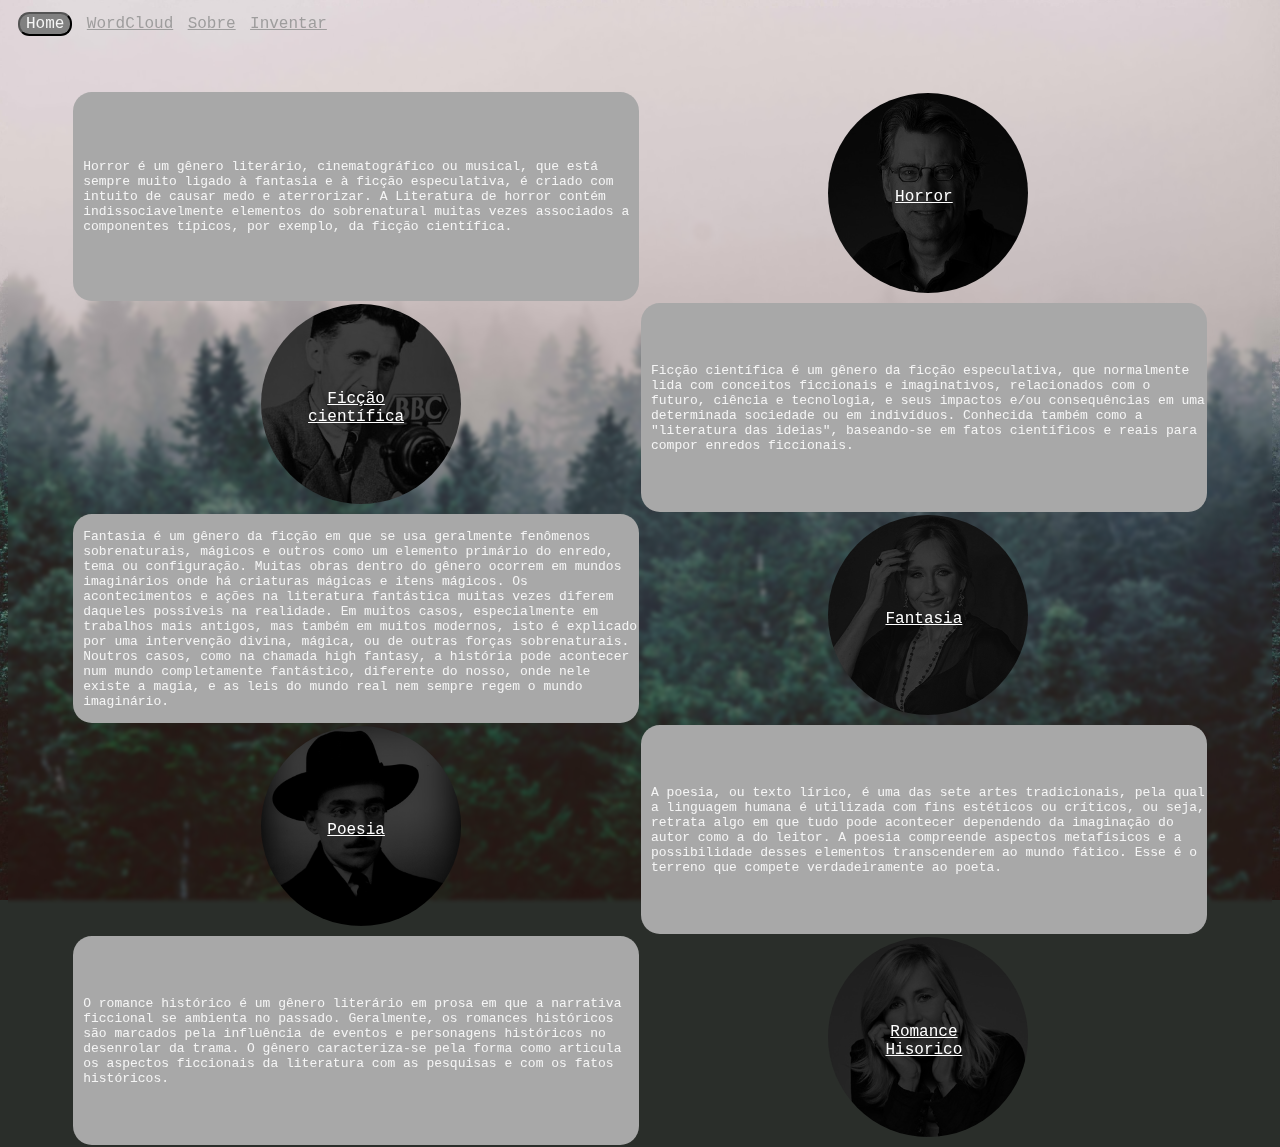
==== Comecar.html @ dca4f207 "Add files via upload" ====
<!DOCTYPE html>
<html lang="pt">
    <head>
        <meta charset="UTF-8">
        <meta name="author" content="Rita Santos e Filipe Parreiras">
        <meta name="keywords" content="palavras chave">
        <meta name="description" content="Website sobre tema a definir">
        <meta name="viewport"content="width=device-width,initial-scale=1.0">
        <title>Tema a definir</title>
        <link rel="shortcut icon" type="image/x-icon" href="images/Flag-of-Italy.ico"/>
        <link href="https://fonts.googleapis.com/icon?family=Material+Icons" rel="stylesheet">

    </head>
    <body class="grid">
        <link rel="stylesheet" type ="text/css"  href="styles.css">

        <nav>
            <tr>
                <a href="index.html"><button type="menu" class="button_main_menu">Home</button></a>
                <td><a href="Wordcloud.html" class="menu_Table">WordCloud</a></td>
                <td><a href="sobre.html" class="menu_Table">Sobre</a></td>
                <td><a href="" class="menu_Table">Inventar</a></td>
                
            </tr>
        </nav>

        <br>
        <br>

        <main>
            <div>
            

                <table>
                    <tr>
                        <td style="font-size: small; width: 30%; color: whitesmoke; background-color: rgb(168, 168, 168); height: 200px; border-radius: 0.5cm;">
                            Horror é um gênero literário, cinematográfico ou musical, que está sempre muito ligado à fantasia e à ficção especulativa,
                            é criado com intuito de causar medo e aterrorizar. 
                            A Literatura de horror contém indissociavelmente elementos do sobrenatural muitas vezes associados a componentes típicos, 
                            por exemplo, da ficção científica.</br>
                        </td>

                        <td class= "table_right_img_div">

                            <img  width="200" height="200" src='images/Stephen_king.jpg'/>
                            <div class="Texto_Apresentacao">
                                <a href="Categorias/Horror.html">Horror</a>
                            </div>
                        </td>
                    </tr>
                    <tr class = "table_left">
                        <td class= "table_left_img_div">

                            <img  width="200" height="200" src='images/George_Orwell.jpg'/>
                            <div class="Texto_Apresentacao" style="font-size: medium;">
                                <a href="Categorias/Ficção_Científica.html">Ficção científica</a>
                            </div>
                        </td>

                        <td style="font-size: small; width: 30%; color: whitesmoke; margin-left: 10px; background-color: rgb(168, 168, 168); height: 200px; border-radius: 0.5cm;">
                            Ficção científica é um gênero da ficção especulativa, que normalmente lida com conceitos ficcionais e imaginativos, 
                            relacionados com o futuro, ciência e tecnologia, e seus impactos e/ou consequências em uma determinada sociedade ou 
                            em indivíduos.
                            Conhecida também como a "literatura das ideias", baseando-se em fatos científicos e reais para compor enredos ficcionais.
                        </br>

                        </td>   
                    </tr>
                    <tr>
                        <td style="font-size: small; width: 30%; color: whitesmoke; margin-left: 10px; background-color: rgb(168, 168, 168); height: 200px; border-radius: 0.5cm;">
                            Fantasia é um gênero da ficção em que se usa geralmente fenômenos sobrenaturais, mágicos e outros como um elemento primário do enredo, 
                            tema ou configuração.
                            Muitas obras dentro do gênero ocorrem em mundos imaginários onde há criaturas mágicas e itens mágicos.
                            Os acontecimentos e ações na literatura fantástica muitas vezes diferem daqueles possíveis na realidade.
                            Em muitos casos, especialmente em trabalhos mais antigos, mas também em muitos modernos, isto é explicado por uma intervenção divina, 
                            mágica, ou de outras forças sobrenaturais. Noutros casos, como na chamada high fantasy, a história pode acontecer num mundo 
                            completamente fantástico, diferente do nosso, onde nele existe a magia, e as leis do mundo real nem sempre regem o mundo imaginário.
                            </br>
                        </td>

                        <td class= "table_right_img_div">

                            <img  width="200" height="200" src='images/J_k_Rowling.jpg'/>
                            <div class="Texto_Apresentacao">
                                <a href="Categorias/Fantasia.html">Fantasia</a>
                            </div>
                        </td>
                    </tr>
                    <tr class = "table_left">
                        <td class= "table_left_img_div">

                            <img  width="200" height="200" src='images/Fernando_Pessoa.jpg'/>
                            <div class="Texto_Apresentacao" style="font-size: large;">
                                <a href="Categorias/Poesia.html">Poesia</a>
                            </div>
                        </td>

                        <td style="font-size: small; width: 30%; color: whitesmoke; margin-left: 10px; background-color: rgb(168, 168, 168); height: 200px; border-radius: 0.5cm;">
                            A poesia, ou texto lírico, é uma das sete artes tradicionais, pela qual a linguagem humana é utilizada com fins estéticos 
                            ou críticos, ou seja, retrata algo em que tudo pode acontecer dependendo da imaginação do autor como a do leitor.
                            A poesia compreende aspectos metafísicos e a possibilidade desses elementos transcenderem ao mundo fático. 
                            Esse é o terreno que compete verdadeiramente ao poeta.
                        </br>

                        </td>   
                    </tr>
                    <tr>
                        <td style="font-size: small; width: 30%; color: whitesmoke; margin-left: 10px; background-color: rgb(168, 168, 168); height: 200px; border-radius: 0.5cm;">
                            O romance histórico é um gênero literário em prosa em que a narrativa ficcional se ambienta no passado. 
                            Geralmente, os romances históricos são marcados pela influência de eventos e personagens históricos no desenrolar da trama.
                            O gênero caracteriza-se pela forma como articula os aspectos ficcionais da literatura com as pesquisas e com os fatos históricos.
                            </br>
                        </td>

                        <td class= "table_right_img_div">

                            <img  width="200" height="200" src='images/Isabel_Stilwell.jpg'/>
                            <div class="Texto_Apresentacao" style="font-size: large;">
                                <a href="Categorias/Romance_Historico.html">Romance Hisorico</a>
                            </div>
                        </td>
                    </tr>
                
                </table>
                
                
            </div>
            
        </main>
        
    </body>
</html>
---- styles.css ----
/*formatacao geral do site*/

*{
    font-size: x-large;
    font-family: 'Courier New', Courier, monospace;
}

body{
    background-color: rgba(78, 78, 78, 0);
    
}

html{
    background-image: url(images/Main_Image.jpg);
    height: 100%;
    background-position: center;
    background-repeat: no-repeat;
    background-size: cover;
    background-color: #2a2e2a
    
}
.grid{
    backdrop-filter: blur(2px);
}

td{
    padding-left: 10px;

}

table{
    margin-left: 5%;
    margin-right: 5%;
}
/*Formatacao de imagens*/

.WordCloud{
    margin-top: 5%;
    margin-left: 30%;
    border-radius: 0.25cm;
}



/*Formatacao de tabelas*/

.table_right_img_div{
    border-radius: 50%;
    margin-left: 50%;
    text-align: center;
    color: whitesmoke;
    position: relative;
    
}

.Texto_Apresentacao > a {
    text-align: center;
    color: white;
    position:absolute;
    font-size: medium;
    top: 50%;
    left: 50%;
    transform: translate(-50%, -50%);
  }
.table_right_img_div > img{
    border-radius: 50%;
    filter: brightness(0.25);
}


.table_left_img_div{
    border-radius: 50%;
    margin-left: 50%;
    text-align: center;
    color: whitesmoke;
    position: relative;
    
}

.Texto_Apresentacao {
    text-align: center;
    color: white;
    position:absolute;
    top: 50%;
    left: 50%;
    transform: translate(-50%, -50%);
  }
.table_left_img_div > img{
    border-radius: 50%;
    filter: brightness(0.25);
}

tr > .Titulo{
    background-color: rgba(128, 128, 128, 0.521);
    color: whitesmoke;
    font-size: x-large;
    border-radius: 0.25cm;
}

tr > .Resumo{
    background-color: rgba(128, 128, 128, 0.521);
    color: whitesmoke;
    font-size: medium;
    border-radius: 0.25cm;
}


.right{
    background-color: grey;
    margin-right: 700px;
    margin-left: 50px;
    border-left-width: 1cm;
    font-size: small;
    border-radius: 0.5cm;
}

.div1{
    margin-top: 30%;
    position: absolute;
    top: 55%;
    left: 50%;
    transform: translate(-50%, -50%);
    font-size: 50px;
    color: rgb(214, 214, 214)
}
.div2 > a{
    
    margin-top: 33%;
    position: absolute;
    top: 63%;
    left: 44%;
    transform: translate(-50%, -50%);
    font-size: 30px;
    transition: 2s;
    color: rgb(245, 227, 227);

}
.div3 > a{
    margin-top: 33%;
    position: absolute;
    top: 63%;
    left: 56%;
    transform: translate(-50%, -50%);
    font-size: 30px;
    transition: 2s;
    color: whitesmoke;
}

.button_main_menu{
    background-color: gray;
    font-size: medium;
    margin-left: 10px;
    color: whitesmoke;
    border-radius: 0.3cm;
    outline: none;
    transition: 2s;
}

.menu_Table{
    background-color: transparent;
    color:rgb(158, 157, 157);
    font-size: medium;
    font-family: 'Courier New', Courier, monospace;
}

/*Operacoes feitas quando o cursor passa por cima do elemento*/
.div2 > a:hover{
    /*quando se passa o cursor por cima do texto este aumenta*/
    font-size: 40px;
    
}

.div3 > a:hover{
    /*quando se passa o cursor por cima do texto este aumenta*/
    font-size: 40px;
    
}
.button_main_menu:hover{
    font-size: small;
}

.menu_Table:hover{
    background-color: gray;
    color: whitesmoke;
}
/*Operacoes feitas quando o link ja foi utilizado*/
.div2 > a:active{
    /* escurecer a cor do texto */
    color: grey;
}
.div3> a:active{
    /* escurecer a cor do texto */
    color: grey;
}

/*Quando a pagina em questao ja foi visitada*/
.div2 > a:visited{
    color: lavenderblush;
}
.div3 > a:visited{
    color: lavenderblush;
}

/*Quando a pagina em questao ainda nao foi visitada*/
.div2 > a:link{
    color: lavenderblush;
}
.div3 > a:link{
    color: lavenderblush;
}
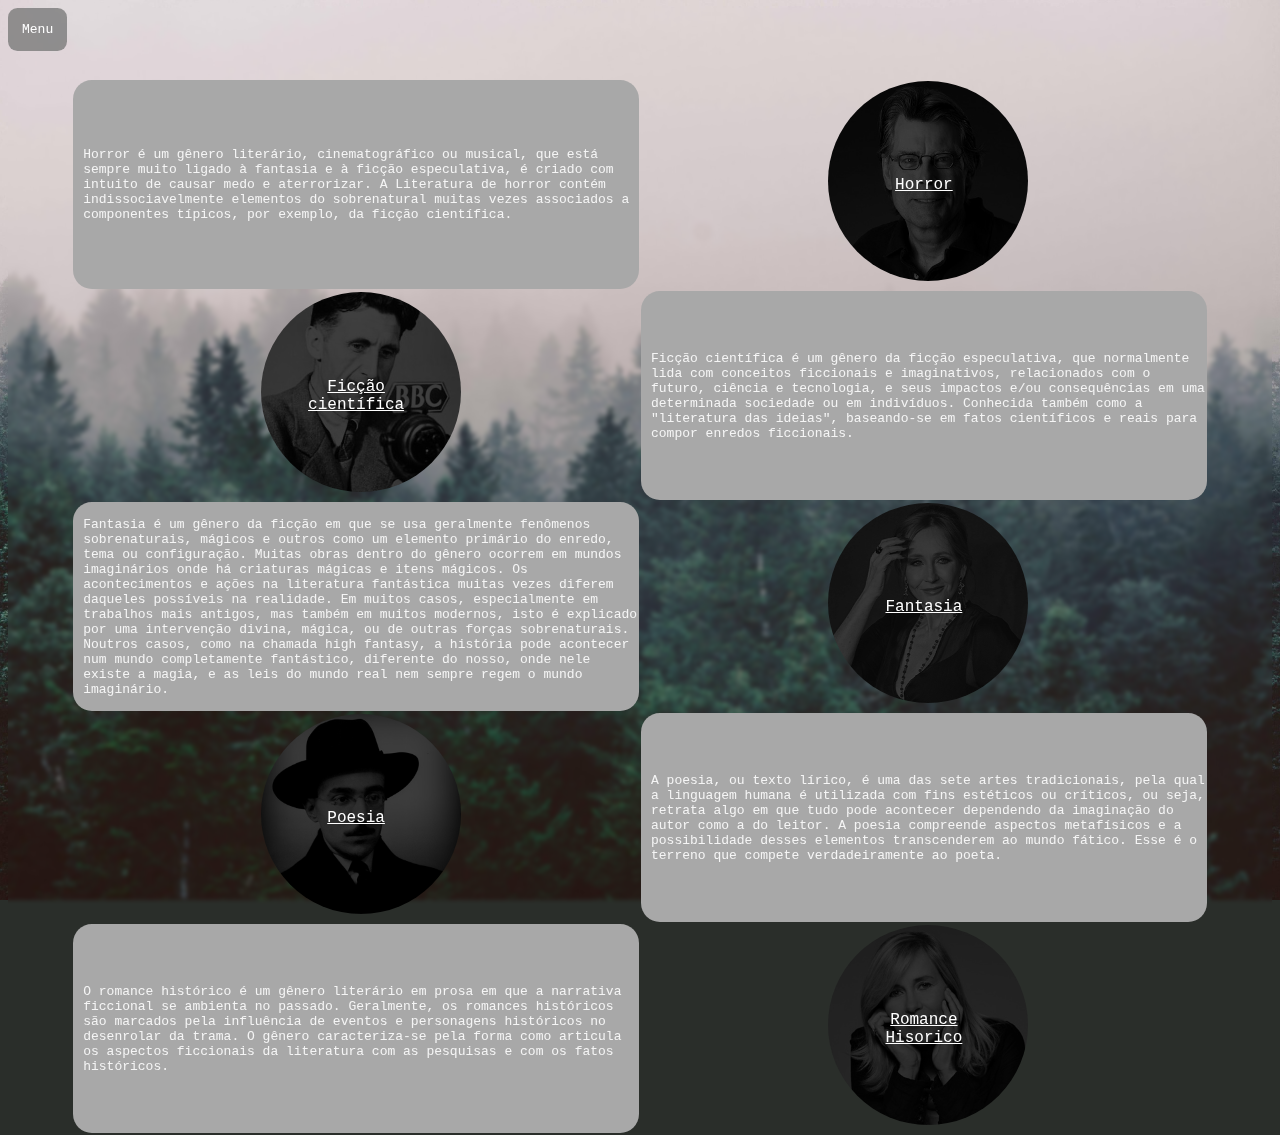
==== commit 0215c75a: "Troca para o menu de icons." ====
--- a/Comecar.html
+++ b/Comecar.html
@@ -14,14 +14,16 @@
     <body class="grid">
         <link rel="stylesheet" type ="text/css"  href="styles.css">
 
-        <nav>
-            <tr>
-                <a href="index.html"><button type="menu" class="button_main_menu">Home</button></a>
-                <td><a href="Wordcloud.html" class="menu_Table">WordCloud</a></td>
-                <td><a href="sobre.html" class="menu_Table">Sobre</a></td>
-                <td><a href="" class="menu_Table">Inventar</a></td>
-                
-            </tr>
+        <nav class="Menu_Drop_Down">
+            <button class="dropbtn">Menu</button>
+            <div class="dropdown-content">
+            
+            <a href="index.html" class="menu_Table" alt = "Home"><i class="material-icons">home</i></a>
+            <a href="sobre.html" class="menu_Table"><i class="material-icons">info</i></a>
+            <a href="Comecar.html" class="menu_Table"><i class="material-icons">list</i></a>
+            <a href="Wordcloud.html" class="menu_Table"><i class="material-icons" >cloud</i></a>
+            </div>
+
         </nav>
 
         <br>
--- a/styles.css
+++ b/styles.css
@@ -40,7 +40,55 @@
     border-radius: 0.25cm;
 }
 
-
+/*Formatacao de menu*/
+
+.dropbtn {
+    background-color: rgba(128, 128, 128, 0.849);
+    color: white;
+    padding: 14px;
+    font-size: 13px;
+    border-radius: 0.25cm;
+    border: none;
+  }
+  
+  .Menu_Drop_Down {
+    position: relative;
+    display: inline-block;
+  }
+  
+  .dropdown-content {
+    display: none;
+    position: absolute;
+    background-color: #f1f1f175;
+    min-width: 13px;
+    padding: 4px;
+    box-shadow: 0px 10px 10px 0px rgba(0, 0, 0, 0);
+    border-radius: 0.25cm;
+    z-index: 1;
+  }
+  
+  .dropdown-content a {
+    color: black;
+    padding: 13px 13px;
+    text-decoration: none;
+    display: block;
+  }
+  
+  .dropdown-content a:hover {background-color: rgba(221, 221, 221, 0);}
+  
+  .Menu_Drop_Down:hover .dropdown-content {display: block;}
+  
+  .Menu_Drop_Down:hover .dropbtn {background-color: gray;}
+
+/*Formatacao das introducoes dos generos*/
+
+.Intro_Generos{
+    margin-left: 5%; 
+}
+
+.Intro_Generos > p{
+    font-size: medium;
+}
 
 /*Formatacao de tabelas*/
 
@@ -159,7 +207,7 @@
 .menu_Table{
     background-color: transparent;
     color:rgb(158, 157, 157);
-    font-size: medium;
+    font-size: small;
     font-family: 'Courier New', Courier, monospace;
 }
 
@@ -170,6 +218,7 @@
     
 }
 
+
 .div3 > a:hover{
     /*quando se passa o cursor por cima do texto este aumenta*/
     font-size: 40px;
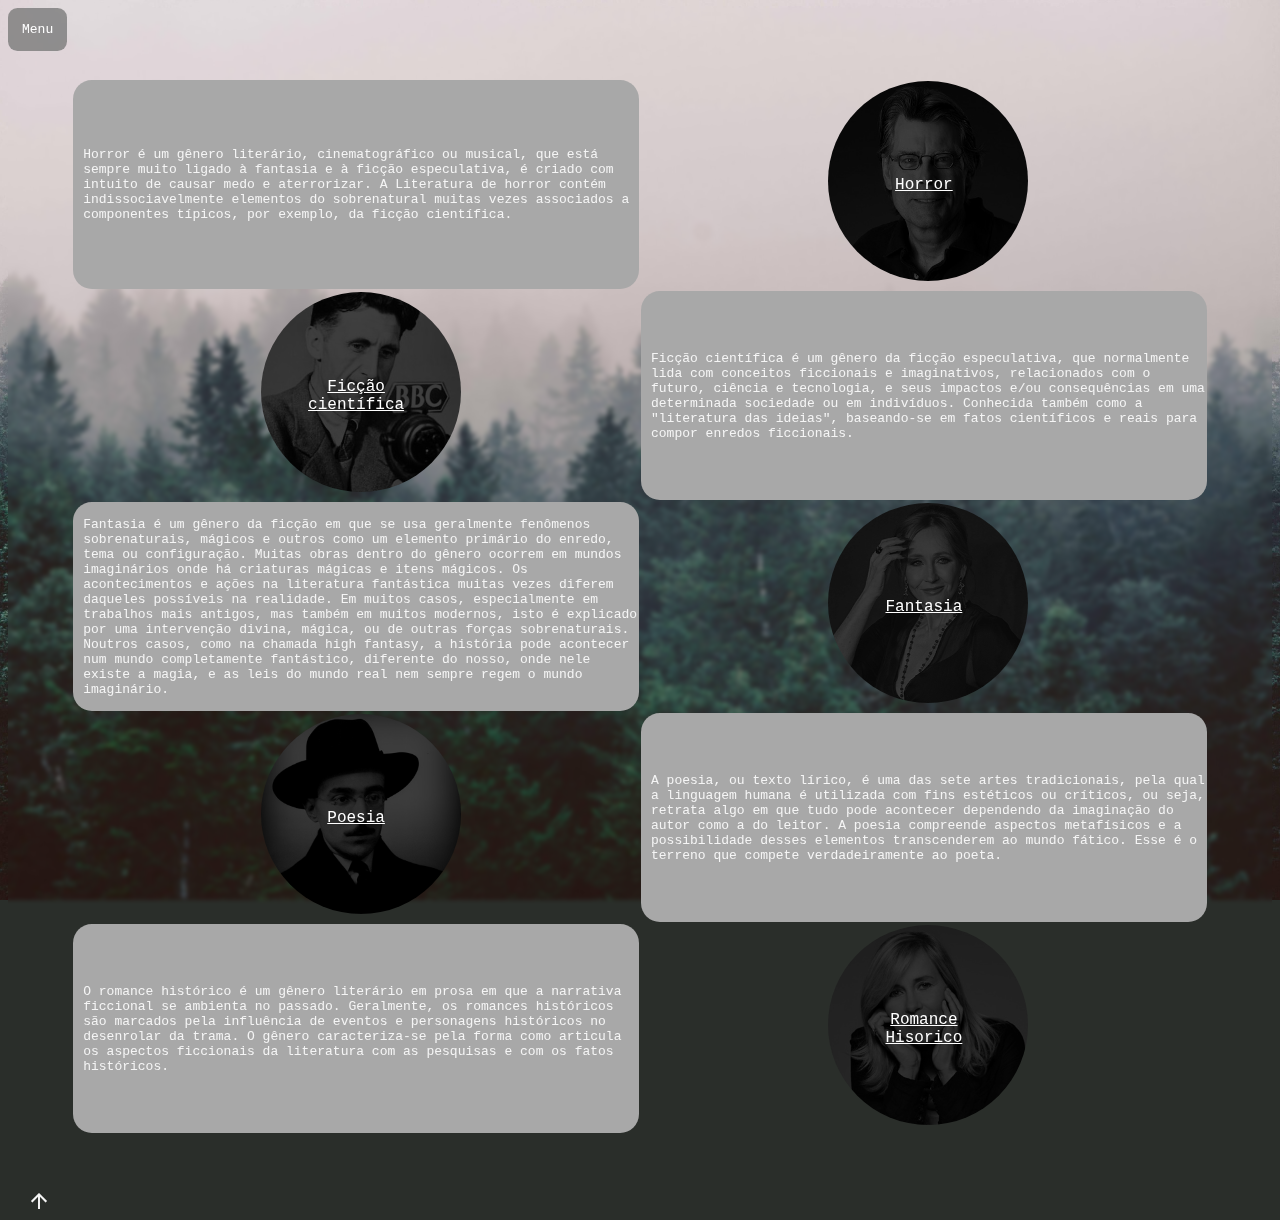
==== commit 3aa8a851: "Realizacao do R5 e correcão da sombra do aside" ====
--- a/Comecar.html
+++ b/Comecar.html
@@ -129,6 +129,15 @@
             </div>
             
         </main>
+
+        <br>
+        <br>
+
+        <aside>
+            <a href="Comecar.html" ><i class="material-icons"  style="color: whitesmoke; margin-left: 1.50%;">arrow_upward</i></a>
+        </aside>
+
+        <footer></footer>
         
     </body>
 </html> --- a/styles.css
+++ b/styles.css
@@ -32,6 +32,23 @@
     margin-left: 5%;
     margin-right: 5%;
 }
+
+footer{
+    font-size: small;
+    color: whitesmoke;
+    margin-left: 5%;
+}
+footer > a{
+    color: whitesmoke;
+    font-size: small;
+}
+
+aside > i{
+    color: rgb(247, 14, 14);
+    margin-right: 1%;
+    box-shadow: rgba(245, 245, 245, 0);
+}
+
 /*Formatacao de imagens*/
 
 .WordCloud{
@@ -74,7 +91,9 @@
     display: block;
   }
   
-  .dropdown-content a:hover {background-color: rgba(221, 221, 221, 0);}
+  .dropdown-content a:hover {
+      background-color: rgba(221, 221, 221, 0);
+    }
   
   .Menu_Drop_Down:hover .dropdown-content {display: block;}
   
@@ -232,6 +251,18 @@
     background-color: gray;
     color: whitesmoke;
 }
+
+/*Tirar a sombra do retangulo*/
+
+aside  > i:hover{
+    background-color: rgb(221, 23, 23);
+    box-shadow: rgb(228, 14, 14);
+    text-shadow: rgb(128, 128, 128);
+    
+}
+
+
+
 /*Operacoes feitas quando o link ja foi utilizado*/
 .div2 > a:active{
     /* escurecer a cor do texto */
@@ -256,4 +287,24 @@
 }
 .div3 > a:link{
     color: lavenderblush;
+}
+
+
+/*Formatacao do layout*/
+
+.header { grid-area: header; }
+.nav { grid-area: nav; }
+.main { grid-area: main; }
+.aside { grid-area: aside; }
+.footer { grid-area: footer; }
+
+.grid-container {
+  display: grid;
+  grid-template-areas:
+    'header header header header header header'
+    'nav nav nav nav nav nav'
+    'main main main main main'
+    'aside footer footer footer footer footer';
+  grid-gap: 10px;
+  padding: 10px;
 }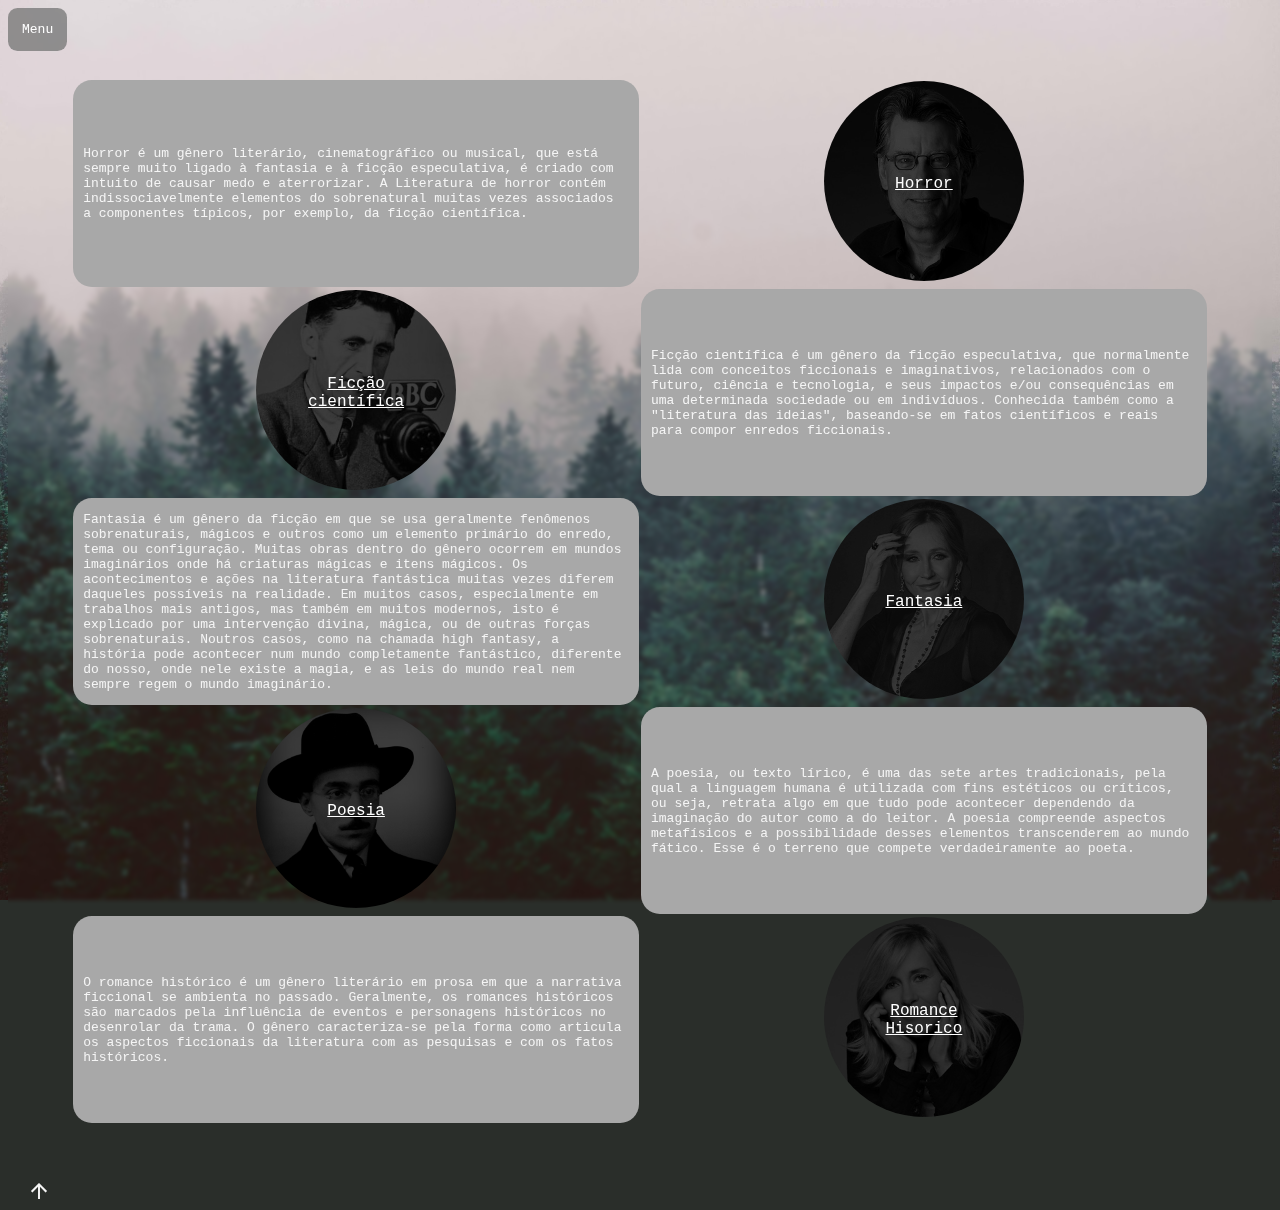
==== commit 6bd479a1: "Mudanca do contraste das imagens" ====
--- a/Comecar.html
+++ b/Comecar.html
@@ -18,7 +18,7 @@
             <button class="dropbtn">Menu</button>
             <div class="dropdown-content">
             
-            <a href="index.html" class="menu_Table" alt = "Home"><i class="material-icons">home</i></a>
+            <a href="index.html" class="menu_Table"><i class="material-icons">home</i></a>
             <a href="sobre.html" class="menu_Table"><i class="material-icons">info</i></a>
             <a href="Comecar.html" class="menu_Table"><i class="material-icons">list</i></a>
             <a href="Wordcloud.html" class="menu_Table"><i class="material-icons" >cloud</i></a>
--- a/styles.css
+++ b/styles.css
@@ -7,16 +7,17 @@
 
 body{
     background-color: rgba(78, 78, 78, 0);
-    
-}
-
+
+}
 html{
     background-image: url(images/Main_Image.jpg);
     height: 100%;
     background-position: center;
     background-repeat: no-repeat;
     background-size: cover;
-    background-color: #2a2e2a
+    background-color: #2a2e2a;
+    background-attachment:fixed;
+    
     
 }
 .grid{
@@ -28,10 +29,7 @@
 
 }
 
-table{
-    margin-left: 5%;
-    margin-right: 5%;
-}
+
 
 footer{
     font-size: small;
@@ -56,6 +54,29 @@
     margin-left: 30%;
     border-radius: 0.25cm;
 }
+
+
+footer > img:hover{
+    z-index: 1;
+    width: 9%;
+    height: 9%;
+}
+
+footer > img{
+    border-radius: 0.25cm;
+}
+
+
+.Center_Image {
+    display: block;
+    margin-left: auto;
+    margin-right: auto;
+}
+
+.Book_Image:hover{
+    filter: contrast(20%);
+}
+
 
 /*Formatacao de menu*/
 
@@ -111,6 +132,11 @@
 
 /*Formatacao de tabelas*/
 
+table{
+    margin-left: 5%;
+    margin-right: 5%;
+}
+
 .table_right_img_div{
     border-radius: 50%;
     margin-left: 50%;
@@ -120,6 +146,35 @@
     
 }
 
+.Tabela_Inventario{
+    text-align: center;
+    border-spacing: 5px;
+    border-radius: 0.25%;
+    border: 2px solid #ddd;
+    border-collapse: collapse;
+    margin-left: 7%;
+    margin-top: 5%;
+
+}
+
+th{
+    padding-left: 10px;
+    padding-right: 10px;
+}
+
+ td{
+    padding-left: 10px;
+    padding-right: 10px;
+    font-size: medium;
+}
+
+.Tecnicas_Usadas{
+    background-color:rgba(128, 128, 128, 0.747);
+    border-radius: 0.15cm;
+    
+}
+/****************************************/
+
 .Texto_Apresentacao > a {
     text-align: center;
     color: white;
@@ -132,6 +187,27 @@
 .table_right_img_div > img{
     border-radius: 50%;
     filter: brightness(0.25);
+}
+
+form{
+    margin-left: 5%;
+    margin-right: 5%;
+}
+
+.form_size > textarea{
+    font-size: medium;
+    background-color: rgba(177, 176, 176, 0.63);
+    border-radius:0.15cm;
+}
+
+.form_size > label{
+    font-size: medium;
+}
+
+.form_size > input{
+    font-size: medium;
+    background-color: rgba(177, 176, 176, 0.63);
+    border-radius:0.15cm;
 }
 
 
